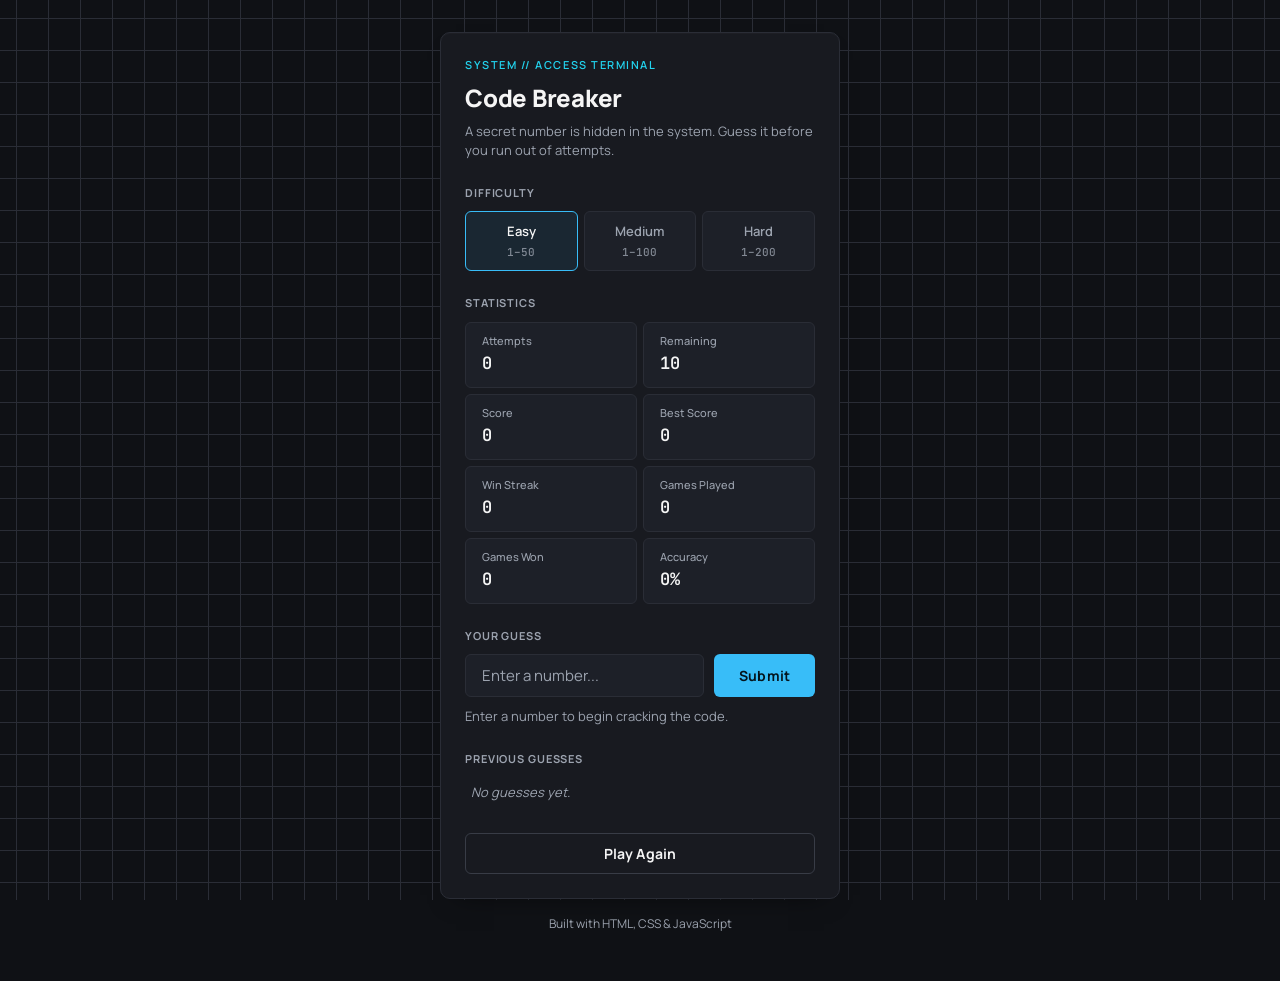
==== game.html @ 6886fb91 "Create responsive UI for number guessing game" ====
<!DOCTYPE html>
<html lang="en">
<head>
  <meta charset="UTF-8" />
  <meta name="viewport" content="width=device-width, initial-scale=1.0" />
  <title>Code Breaker | Number Guessing Game</title>

  <!-- Google Font: Manrope for UI text, JetBrains Mono for numeric score values -->
  <link rel="preconnect" href="https://fonts.googleapis.com" />
  <link rel="preconnect" href="https://fonts.gstatic.com" crossorigin />
  <link
    href="https://fonts.googleapis.com/css2?family=Manrope:wght@400;500;600;700;800&family=JetBrains+Mono:wght@500;600&display=swap"
    rel="stylesheet"
  />

  <link rel="stylesheet" href="game.css" />
</head>
<body>

  <!-- ==========================================================
       MAIN APP WRAPPER
       Centers the game card on the page, constrains max width
  =========================================================== -->
  <div class="app-wrapper">

    <main class="game-card" id="gameCard">

      <!-- ==========================================================
           HEADER: Title + subtitle explaining the objective
      =========================================================== -->
      <header class="game-header">
        <p class="eyebrow">SYSTEM // ACCESS TERMINAL</p>
        <h1 class="game-title">Code Breaker</h1>
        <p class="game-subtitle">
          A secret number is hidden in the system. Guess it before you run out of attempts.
        </p>
      </header>

      <!-- ==========================================================
           DIFFICULTY SELECTOR
           Radio-style buttons for Easy / Medium / Hard
      =========================================================== -->
      <section class="difficulty-section" aria-labelledby="difficultyHeading">
        <h2 class="section-label" id="difficultyHeading">Difficulty</h2>

        <div class="difficulty-group" id="difficultyGroup" role="group" aria-label="Select difficulty">
          <input type="radio" name="difficulty" id="difficultyEasy" class="difficulty-input" value="easy" checked />
          <label for="difficultyEasy" class="difficulty-btn" id="difficultyEasyLabel">
            Easy
            <span class="difficulty-hint">1–50</span>
          </label>

          <input type="radio" name="difficulty" id="difficultyMedium" class="difficulty-input" value="medium" />
          <label for="difficultyMedium" class="difficulty-btn" id="difficultyMediumLabel">
            Medium
            <span class="difficulty-hint">1–100</span>
          </label>

          <input type="radio" name="difficulty" id="difficultyHard" class="difficulty-input" value="hard" />
          <label for="difficultyHard" class="difficulty-btn" id="difficultyHardLabel">
            Hard
            <span class="difficulty-hint">1–200</span>
          </label>
        </div>
      </section>

      <!-- ==========================================================
           STATISTICS SECTION
           Grid of live game stats. Values have IDs for JS to update.
      =========================================================== -->
      <section class="stats-section" aria-labelledby="statsHeading">
        <h2 class="section-label" id="statsHeading">Statistics</h2>

        <div class="stats-grid" id="statsGrid">

          <article class="stat-tile">
            <p class="stat-label">Attempts</p>
            <p class="stat-value" id="statAttempts">0</p>
          </article>

          <article class="stat-tile">
            <p class="stat-label">Remaining</p>
            <p class="stat-value" id="statRemaining">10</p>
          </article>

          <article class="stat-tile">
            <p class="stat-label">Score</p>
            <p class="stat-value" id="statScore">0</p>
          </article>

          <article class="stat-tile">
            <p class="stat-label">Best Score</p>
            <p class="stat-value" id="statBestScore">0</p>
          </article>

          <article class="stat-tile">
            <p class="stat-label">Win Streak</p>
            <p class="stat-value" id="statStreak">0</p>
          </article>

          <article class="stat-tile">
            <p class="stat-label">Games Played</p>
            <p class="stat-value" id="statGamesPlayed">0</p>
          </article>

          <article class="stat-tile">
            <p class="stat-label">Games Won</p>
            <p class="stat-value" id="statGamesWon">0</p>
          </article>

          <article class="stat-tile">
            <p class="stat-label">Accuracy</p>
            <p class="stat-value" id="statAccuracy">0%</p>
          </article>

        </div>
      </section>

      <!-- ==========================================================
           GUESS INPUT FORM
           Labeled input + submit button
      =========================================================== -->
      <section class="input-section" aria-labelledby="guessHeading">
        <h2 class="section-label" id="guessHeading">Your Guess</h2>

        <form class="guess-form" id="guessForm" autocomplete="off">
          <div class="input-row">
            <label for="guessInput" class="visually-hidden">Enter your guess</label>
            <input
              type="number"
              id="guessInput"
              name="guessInput"
              class="guess-input"
              placeholder="Enter a number..."
              inputmode="numeric"
              required
            />
            <button type="submit" id="submitGuessBtn" class="btn btn-primary">
              Submit
            </button>
          </div>
        </form>

        <!-- Feedback area: too high / too low / correct / errors -->
        <p class="feedback" id="feedbackArea" role="status" aria-live="polite">
          Enter a number to begin cracking the code.
        </p>
      </section>

      <!-- ==========================================================
           PREVIOUS GUESSES
           History list, most recent guess shown first
      =========================================================== -->
      <section class="history-section" aria-labelledby="historyHeading">
        <h2 class="section-label" id="historyHeading">Previous Guesses</h2>

        <ul class="history-list" id="historyList">
          <!-- Example item structure for JS to replicate:
          <li class="history-item history-item--high">
            <span class="history-guess">42</span>
            <span class="history-result">Too high</span>
          </li>
          -->
          <li class="history-empty" id="historyEmpty">No guesses yet.</li>
        </ul>
      </section>

      <!-- ==========================================================
           PLAY AGAIN CONTROL
      =========================================================== -->
      <section class="restart-section">
        <button type="button" id="playAgainBtn" class="btn btn-secondary">
          Play Again
        </button>
      </section>

    </main>

    <!-- ==========================================================
         FOOTER
    =========================================================== -->
    <footer class="site-footer">
      <p>Built with HTML, CSS &amp; JavaScript</p>
    </footer>

  </div>

</body>
</html>
---- game.css ----
/* ==========================================================================
   RESET
   Minimal, modern reset — keeps native form control behavior intact
   ========================================================================== */
*,
*::before,
*::after {
  box-sizing: border-box;
}

html,
body {
  height: 100%;
}

body {
  margin: 0;
}

ul {
  list-style: none;
  margin: 0;
  padding: 0;
}

button {
  font-family: inherit;
  cursor: pointer;
}

input {
  font-family: inherit;
}

h1,
h2,
p {
  margin: 0;
}

/* ==========================================================================
   VARIABLES
   Central design tokens — colors, spacing, radii, typography, motion
   ========================================================================== */
:root {
  /* Colors */
  --color-bg: #0F1115;
  --color-card: #181A20;
  --color-card-raised: #1D2028;
  --color-accent-primary: #38BDF8;
  --color-accent-secondary: #22D3EE;
  --color-success: #22C55E;
  --color-warning: #F59E0B;
  --color-error: #EF4444;
  --color-text-primary: #F5F5F5;
  --color-text-muted: #9CA3AF;
  --color-border: #2A2D36;
  --color-border-strong: #383C46;

  /* Typography */
  --font-ui: 'Manrope', -apple-system, BlinkMacSystemFont, sans-serif;
  --font-mono: 'JetBrains Mono', 'SFMono-Regular', Consolas, monospace;

  /* Spacing scale */
  --space-xs: 0.375rem;
  --space-sm: 0.625rem;
  --space-md: 1rem;
  --space-lg: 1.5rem;
  --space-xl: 2rem;

  /* Radii — small and deliberate, not "giant rounded corners" */
  --radius-sm: 6px;
  --radius-md: 10px;

  /* Motion */
  --transition-fast: 120ms ease;
  --transition-base: 200ms ease;
}

/* ==========================================================================
   BODY
   ========================================================================== */
body {
  background-color: var(--color-bg);
  color: var(--color-text-primary);
  font-family: var(--font-ui);
  font-size: 15px;
  line-height: 1.5;
  -webkit-font-smoothing: antialiased;
}

/* Subtle background texture: faint grid, not a glowing gradient wash */
body {
  background-image:
    linear-gradient(var(--color-border) 1px, transparent 1px),
    linear-gradient(90deg, var(--color-border) 1px, transparent 1px);
  background-size: 32px 32px;
  background-position: center;
  background-attachment: fixed;
  opacity: 1;
}

/* ==========================================================================
   LAYOUT
   Centered column, constrained width, comfortable vertical rhythm
   ========================================================================== */
.app-wrapper {
  min-height: 100vh;
  width: 100%;
  display: flex;
  flex-direction: column;
  align-items: center;
  justify-content: center;
  padding: var(--space-lg) var(--space-md);
  gap: var(--space-md);
}

.visually-hidden {
  position: absolute;
  width: 1px;
  height: 1px;
  padding: 0;
  margin: -1px;
  overflow: hidden;
  clip: rect(0, 0, 0, 0);
  white-space: nowrap;
  border: 0;
}

/* ==========================================================================
   GAME CARD
   The core container — bounded, quiet border, gentle hover lift
   ========================================================================== */
.game-card {
  width: 100%;
  max-width: 400px;
  background-color: var(--color-card);
  border: 1px solid var(--color-border);
  border-radius: var(--radius-md);
  padding: var(--space-lg);
  display: flex;
  flex-direction: column;
  gap: var(--space-lg);
  box-shadow: 0 1px 0 rgba(255, 255, 255, 0.02) inset,
              0 12px 24px -16px rgba(0, 0, 0, 0.6);
  transition: transform var(--transition-base), box-shadow var(--transition-base);
}

.game-card:hover {
  transform: translateY(-2px);
  box-shadow: 0 1px 0 rgba(255, 255, 255, 0.03) inset,
              0 18px 30px -16px rgba(0, 0, 0, 0.65);
}

/* ==========================================================================
   HEADER
   ========================================================================== */
.game-header {
  display: flex;
  flex-direction: column;
  gap: var(--space-xs);
  text-align: left;
}

.eyebrow {
  font-size: 0.6875rem;
  letter-spacing: 0.14em;
  text-transform: uppercase;
  color: var(--color-accent-secondary);
  font-weight: 600;
}

.game-title {
  font-size: 1.5rem;
  font-weight: 800;
  letter-spacing: -0.01em;
  color: var(--color-text-primary);
}

.game-subtitle {
  font-size: 0.8125rem;
  color: var(--color-text-muted);
  line-height: 1.5;
}

/* ==========================================================================
   SECTION LABELS
   Small uppercase headings reused across sections
   ========================================================================== */
.section-label {
  font-size: 0.6875rem;
  font-weight: 700;
  letter-spacing: 0.08em;
  text-transform: uppercase;
  color: var(--color-text-muted);
  margin-bottom: var(--space-sm);
}

/* ==========================================================================
   DIFFICULTY SELECTOR
   Custom radio buttons styled as a segmented control
   ========================================================================== */
.difficulty-group {
  display: grid;
  grid-template-columns: repeat(3, 1fr);
  gap: var(--space-xs);
}

.difficulty-input {
  position: absolute;
  opacity: 0;
  pointer-events: none;
}

.difficulty-btn {
  display: flex;
  flex-direction: column;
  align-items: center;
  justify-content: center;
  gap: 2px;
  padding: var(--space-sm) var(--space-xs);
  background-color: var(--color-card-raised);
  border: 1px solid var(--color-border);
  border-radius: var(--radius-sm);
  color: var(--color-text-muted);
  font-size: 0.8125rem;
  font-weight: 600;
  text-align: center;
  cursor: pointer;
  transition: border-color var(--transition-fast), color var(--transition-fast),
              background-color var(--transition-fast);
}

.difficulty-hint {
  font-family: var(--font-mono);
  font-size: 0.6875rem;
  font-weight: 500;
  color: var(--color-text-muted);
  opacity: 0.8;
}

.difficulty-btn:hover {
  border-color: var(--color-border-strong);
  color: var(--color-text-primary);
}

/* Checked state — quiet accent border, not a glow */
.difficulty-input:checked + .difficulty-btn {
  border-color: var(--color-accent-primary);
  color: var(--color-text-primary);
  background-color: rgba(56, 189, 248, 0.08);
}

/* Keyboard focus visibility */
.difficulty-input:focus-visible + .difficulty-btn {
  outline: 2px solid var(--color-accent-primary);
  outline-offset: 2px;
}

/* ==========================================================================
   STATISTICS GRID
   Compact tiles, two columns on small widths for balance
   ========================================================================== */
.stats-grid {
  display: grid;
  grid-template-columns: repeat(2, 1fr);
  gap: var(--space-xs);
}

.stat-tile {
  background-color: var(--color-card-raised);
  border: 1px solid var(--color-border);
  border-radius: var(--radius-sm);
  padding: var(--space-sm) var(--space-md);
  display: flex;
  flex-direction: column;
  gap: 2px;
}

.stat-label {
  font-size: 0.6875rem;
  color: var(--color-text-muted);
  font-weight: 500;
}

.stat-value {
  font-family: var(--font-mono);
  font-size: 1.0625rem;
  font-weight: 600;
  color: var(--color-text-primary);
}

/* ==========================================================================
   INPUT SECTION
   ========================================================================== */
.input-row {
  display: flex;
  gap: var(--space-sm);
}

.guess-input {
  flex: 1;
  min-width: 0;
  background-color: var(--color-card-raised);
  border: 1px solid var(--color-border);
  border-radius: var(--radius-sm);
  padding: var(--space-sm) var(--space-md);
  color: var(--color-text-primary);
  font-size: 0.9375rem;
  transition: border-color var(--transition-fast), box-shadow var(--transition-fast);
}

.guess-input::placeholder {
  color: var(--color-text-muted);
}

.guess-input:hover {
  border-color: var(--color-border-strong);
}

/* Elegant focus state — soft ring, no oversized glow */
.guess-input:focus {
  outline: none;
  border-color: var(--color-accent-primary);
  box-shadow: 0 0 0 3px rgba(56, 189, 248, 0.18);
}

/* Remove number input spinner clutter for a cleaner look (still accessible) */
.guess-input::-webkit-outer-spin-button,
.guess-input::-webkit-inner-spin-button {
  margin: 0;
}

/* ==========================================================================
   BUTTONS
   Shared base + primary / secondary variants
   ========================================================================== */
.btn {
  border: 1px solid transparent;
  border-radius: var(--radius-sm);
  padding: var(--space-sm) var(--space-lg);
  font-size: 0.875rem;
  font-weight: 700;
  letter-spacing: 0.01em;
  transition: transform var(--transition-fast), border-color var(--transition-fast),
              background-color var(--transition-fast), color var(--transition-fast);
}

.btn:active {
  transform: translateY(1px);
}

.btn-primary {
  background-color: var(--color-accent-primary);
  color: #04141C;
  white-space: nowrap;
}

.btn-primary:hover {
  background-color: var(--color-accent-secondary);
}

.btn-primary:focus-visible {
  outline: 2px solid var(--color-text-primary);
  outline-offset: 2px;
}

.btn-secondary {
  width: 100%;
  background-color: transparent;
  border-color: var(--color-border-strong);
  color: var(--color-text-primary);
}

.btn-secondary:hover {
  border-color: var(--color-accent-primary);
  color: var(--color-accent-primary);
}

.btn-secondary:focus-visible {
  outline: 2px solid var(--color-accent-primary);
  outline-offset: 2px;
}

/* ==========================================================================
   FEEDBACK AREA
   Status text — color modifiers applied by JS via classes below
   ========================================================================== */
.feedback {
  margin-top: var(--space-sm);
  font-size: 0.8125rem;
  color: var(--color-text-muted);
  min-height: 1.2em;
}

.feedback--success {
  color: var(--color-success);
  font-weight: 600;
}

.feedback--warning {
  color: var(--color-warning);
  font-weight: 600;
}

.feedback--error {
  color: var(--color-error);
  font-weight: 600;
}

/* ==========================================================================
   PREVIOUS GUESSES / HISTORY LIST
   ========================================================================== */
.history-list {
  display: flex;
  flex-direction: column;
  gap: var(--space-xs);
  max-height: 160px;
  overflow-y: auto;
  padding-right: 2px;
}

.history-item {
  display: flex;
  align-items: center;
  justify-content: space-between;
  background-color: var(--color-card-raised);
  border: 1px solid var(--color-border);
  border-left: 3px solid var(--color-border-strong);
  border-radius: var(--radius-sm);
  padding: var(--space-xs) var(--space-md);
  font-size: 0.8125rem;
}

.history-guess {
  font-family: var(--font-mono);
  font-weight: 600;
  color: var(--color-text-primary);
}

.history-result {
  color: var(--color-text-muted);
}

/* Result modifiers — applied by JS depending on outcome */
.history-item--high {
  border-left-color: var(--color-warning);
}

.history-item--low {
  border-left-color: var(--color-accent-primary);
}

.history-item--correct {
  border-left-color: var(--color-success);
}

.history-empty {
  font-size: 0.8125rem;
  color: var(--color-text-muted);
  padding: var(--space-xs) var(--space-xs);
  font-style: italic;
}

/* Slim, quiet scrollbar for the history list */
.history-list::-webkit-scrollbar {
  width: 6px;
}

.history-list::-webkit-scrollbar-track {
  background: transparent;
}

.history-list::-webkit-scrollbar-thumb {
  background-color: var(--color-border-strong);
  border-radius: 3px;
}

/* ==========================================================================
   ANIMATIONS
   Small, purposeful transitions only — no infinite loops or spinning
   ========================================================================== */
@keyframes fade-in-up {
  from {
    opacity: 0;
    transform: translateY(4px);
  }
  to {
    opacity: 1;
    transform: translateY(0);
  }
}

.history-item {
  animation: fade-in-up var(--transition-base) ease;
}

/* ==========================================================================
   FOOTER
   ========================================================================== */
.site-footer {
  width: 100%;
  max-width: 400px;
  text-align: center;
  font-size: 0.75rem;
  color: var(--color-text-muted);
  padding-bottom: var(--space-md);
}

/* ==========================================================================
   ACCESSIBILITY
   Global visible focus indicator fallback for elements without a custom one
   ========================================================================== */
a:focus-visible,
button:focus-visible,
input:focus-visible {
  outline: 2px solid var(--color-accent-primary);
  outline-offset: 2px;
}

/* ==========================================================================
   RESPONSIVE
   Card scales gracefully; stats stay two-column even on very small screens
   ========================================================================== */
@media (max-width: 420px) {
  .game-card {
    padding: var(--space-md);
    border-radius: var(--radius-sm);
  }

  .game-title {
    font-size: 1.375rem;
  }

  .input-row {
    flex-direction: column;
  }

  .btn-primary {
    width: 100%;
  }
}

@media (min-width: 768px) {
  .app-wrapper {
    padding: var(--space-xl);
  }
}
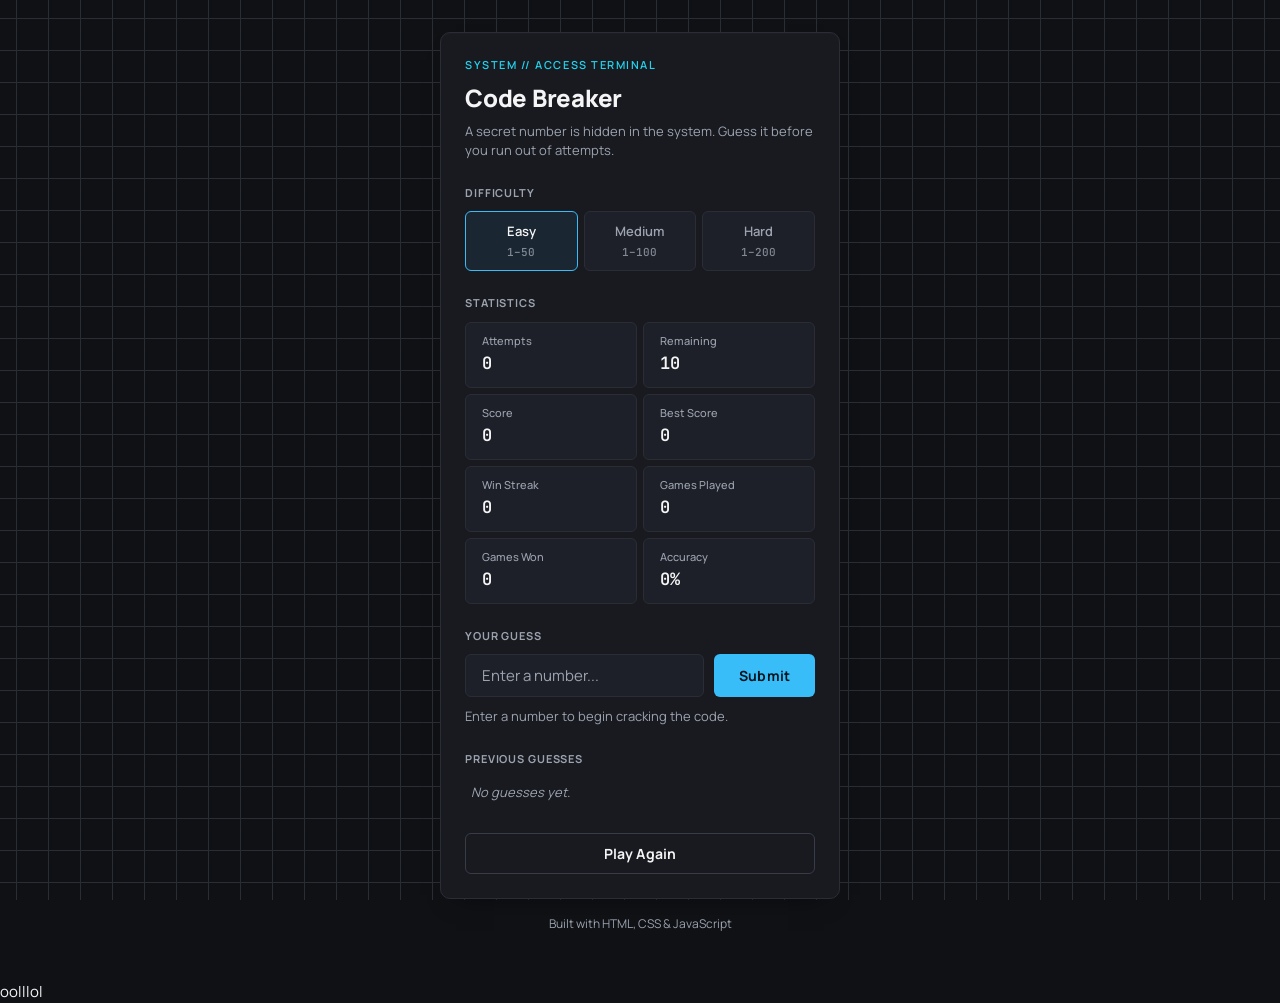
==== commit 78c9d9e9: "Implement Game Over Logic" ====
--- a/game.html
+++ b/game.html
@@ -129,6 +129,7 @@
             <input
               type="number"
               id="guessInput"
+              min="1"
               name="guessInput"
               class="guess-input"
               placeholder="Enter a number..."
@@ -185,5 +186,8 @@
 
   </div>
 
+  <script src="script.js"></script>
+
 </body>
+oolllol
 </html>
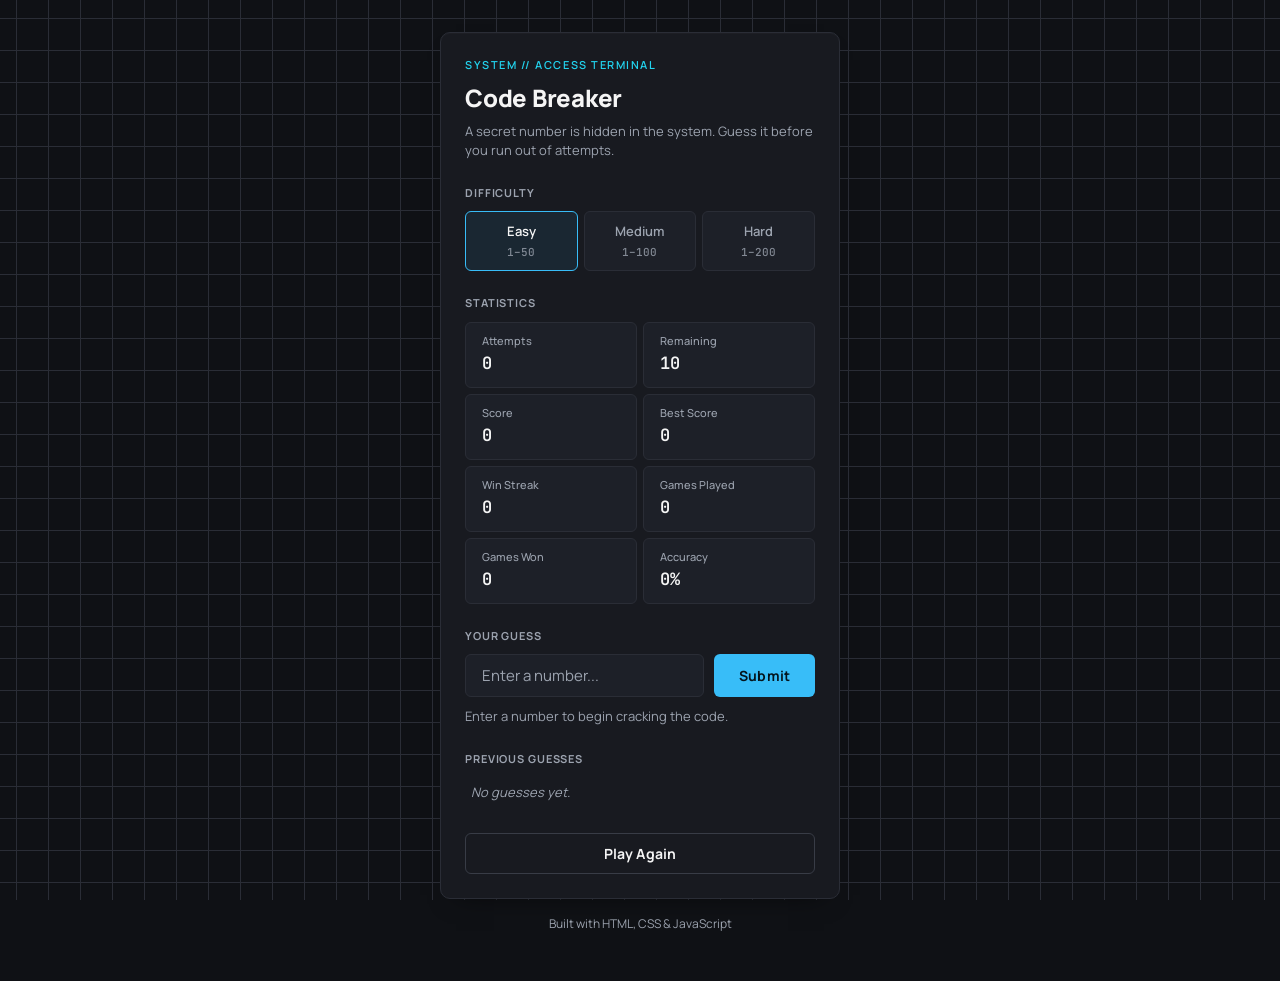
==== commit 9363e99c: "Implementing Game-Over Scenerio" ====
--- a/game.html
+++ b/game.html
@@ -189,5 +189,5 @@
   <script src="script.js"></script>
 
 </body>
-oolllol
+
 </html>
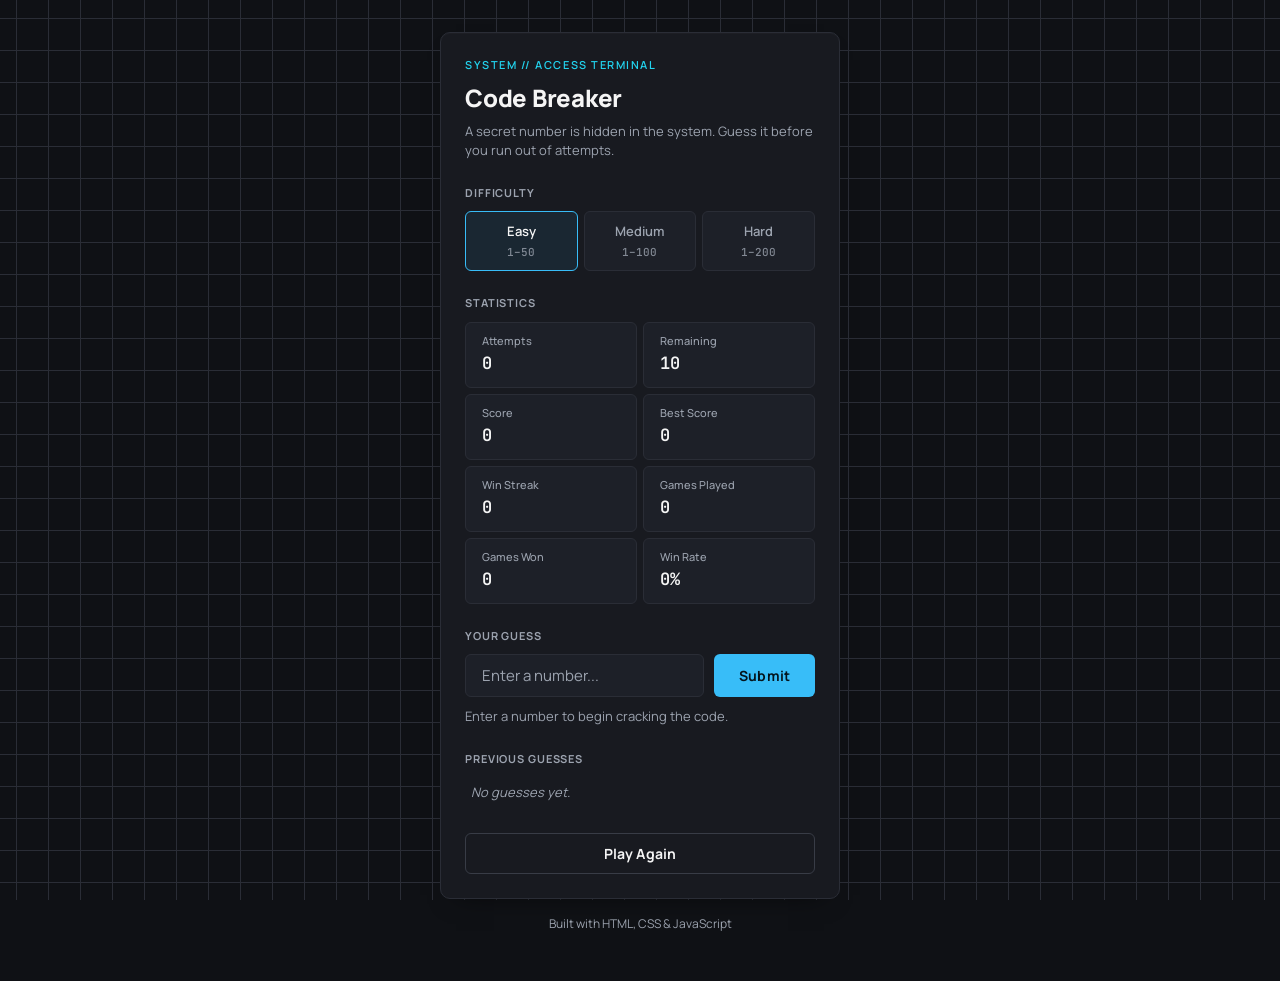
==== commit 56ccd8af: "Update accuracy stat to win rate" ====
--- a/game.html
+++ b/game.html
@@ -109,7 +109,7 @@
           </article>
 
           <article class="stat-tile">
-            <p class="stat-label">Accuracy</p>
+            <p class="stat-label">Win Rate</p>
             <p class="stat-value" id="statAccuracy">0%</p>
           </article>
 
